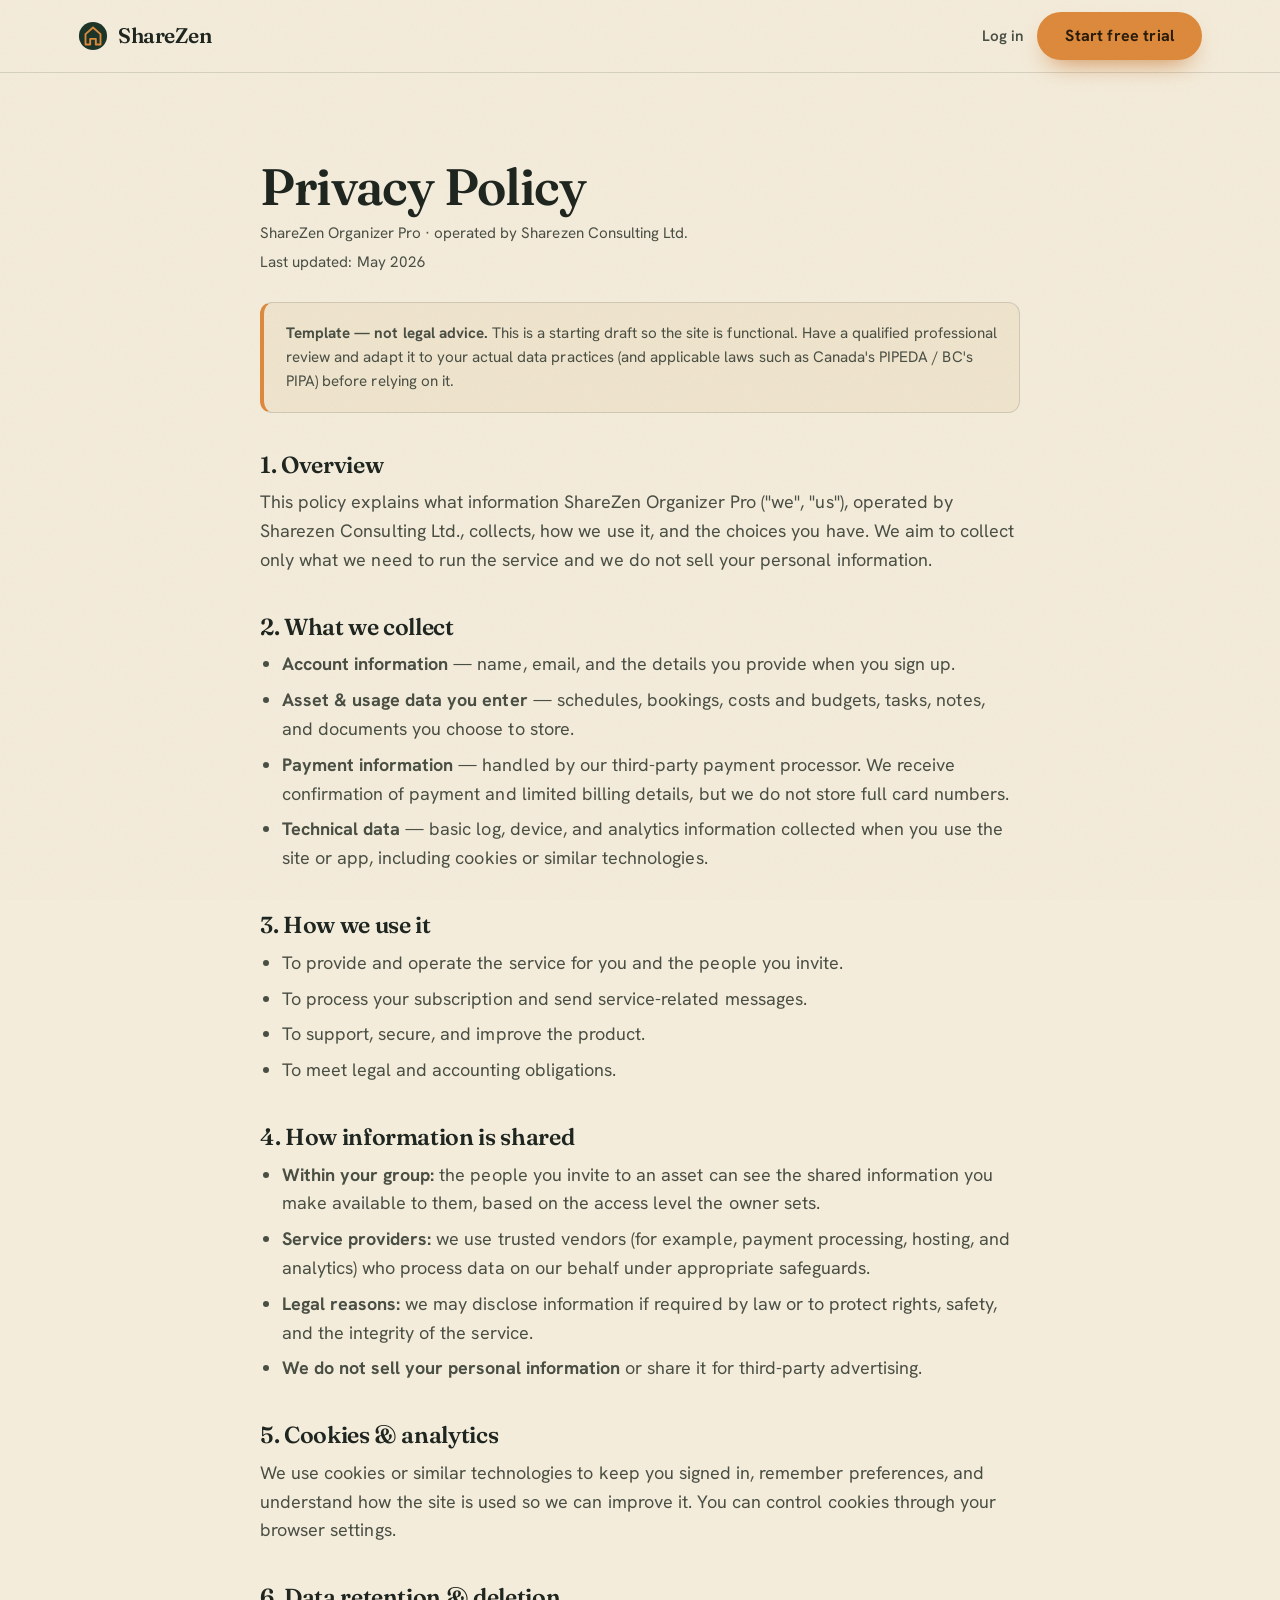
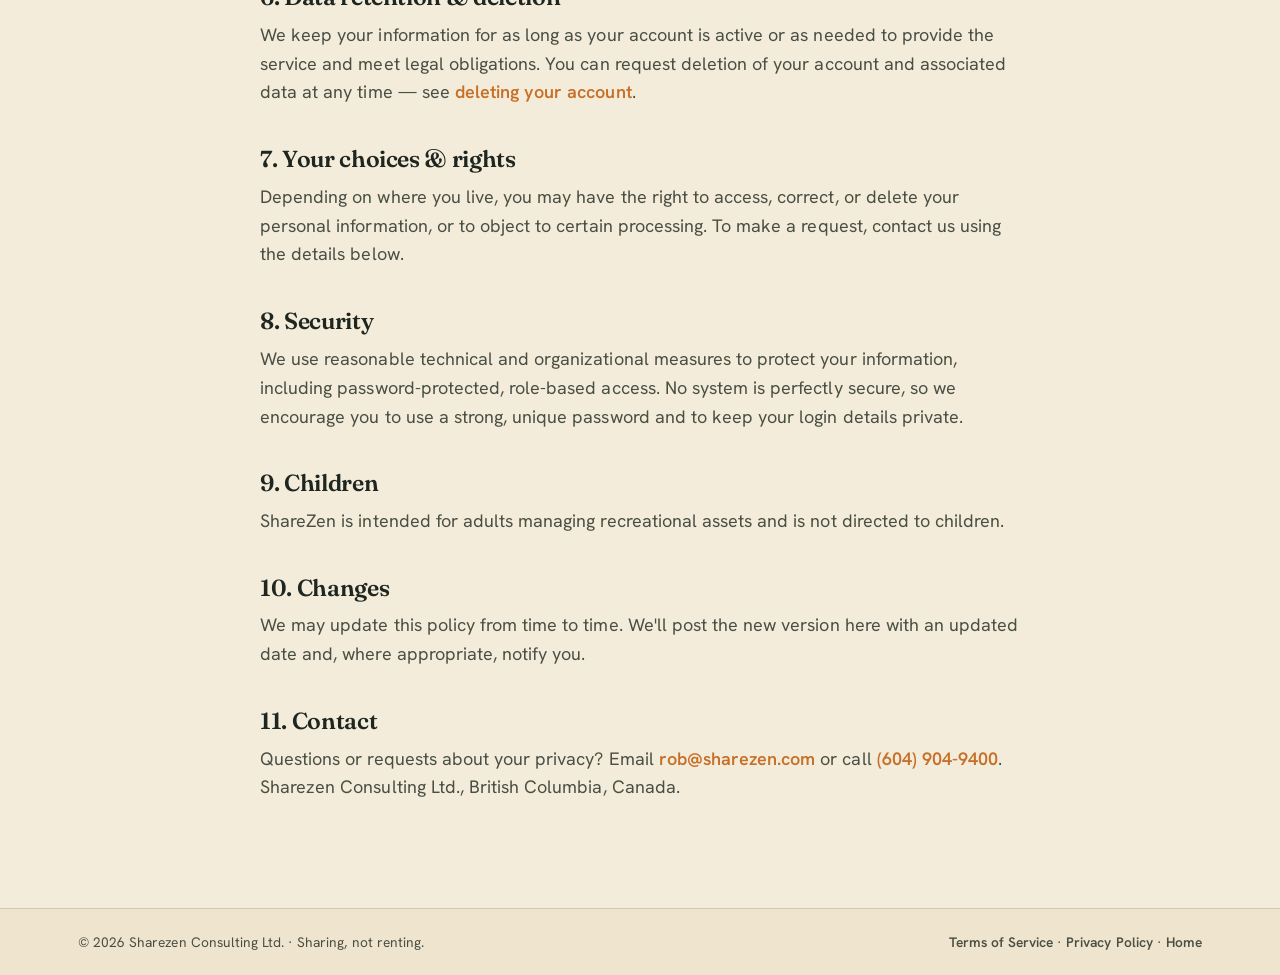
==== privacy.html @ 5aaa3e26 "Add files via upload" ====
<!DOCTYPE html>
<html lang="en">
<head>
<meta charset="UTF-8">
<meta name="viewport" content="width=device-width, initial-scale=1">
<title>Privacy Policy — ShareZen</title>
<meta name="description" content="ShareZen Organizer Pro Privacy Policy.">
<meta name="robots" content="noindex">
<link rel="preconnect" href="https://fonts.googleapis.com">
<link rel="preconnect" href="https://fonts.gstatic.com" crossorigin>
<link href="https://fonts.googleapis.com/css2?family=Fraunces:ital,opsz,wght@0,9..144,400;0,9..144,500;0,9..144,600;1,9..144,500&family=Hanken+Grotesk:wght@400;500;600;700;800&display=swap" rel="stylesheet">
<link rel="stylesheet" href="styles.css">
<link rel="icon" href="data:image/svg+xml,%3Csvg xmlns='http://www.w3.org/2000/svg' viewBox='0 0 32 32'%3E%3Ccircle cx='16' cy='16' r='15' fill='%231C3528'/%3E%3Cpath d='M16 7l8 7v11h-5v-6h-6v6H8V14z' fill='none' stroke='%23DD8A3C' stroke-width='2' stroke-linejoin='round'/%3E%3C/svg%3E">
</head>
<body>

<header class="site-header">
  <div class="container nav">
    <a href="index.html" class="brand" aria-label="ShareZen home">
      <svg class="mark" viewBox="0 0 32 32" aria-hidden="true"><circle cx="16" cy="16" r="15" fill="#1C3528"/><path d="M16 7l8 7v11h-5v-6h-6v6H8V14z" fill="none" stroke="#DD8A3C" stroke-width="2" stroke-linejoin="round"/></svg>
      ShareZen
    </a>
    <div class="nav-cta">
      <a class="nav-login" href="https://app.sharezen.com/user_session/new">Log in</a>
      <a class="btn btn-primary" href="start.html">Start free trial</a>
    </div>
  </div>
</header>

<section class="legal">
  <div class="container">
    <div class="legal-wrap">
      <h1>Privacy Policy</h1>
      <p class="legal-meta">ShareZen Organizer Pro · operated by Sharezen Consulting Ltd.</p>
      <p class="legal-meta">Last updated: <span id="updated">May 2026</span></p>

      <div class="legal-note"><strong>Template — not legal advice.</strong> This is a starting draft so the site is functional. Have a qualified professional review and adapt it to your actual data practices (and applicable laws such as Canada's PIPEDA / BC's PIPA) before relying on it.</div>

      <h2>1. Overview</h2>
      <p>This policy explains what information ShareZen Organizer Pro ("we", "us"), operated by Sharezen Consulting Ltd., collects, how we use it, and the choices you have. We aim to collect only what we need to run the service and we do not sell your personal information.</p>

      <h2>2. What we collect</h2>
      <ul>
        <li><strong>Account information</strong> — name, email, and the details you provide when you sign up.</li>
        <li><strong>Asset &amp; usage data you enter</strong> — schedules, bookings, costs and budgets, tasks, notes, and documents you choose to store.</li>
        <li><strong>Payment information</strong> — handled by our third-party payment processor. We receive confirmation of payment and limited billing details, but we do not store full card numbers.</li>
        <li><strong>Technical data</strong> — basic log, device, and analytics information collected when you use the site or app, including cookies or similar technologies.</li>
      </ul>

      <h2>3. How we use it</h2>
      <ul>
        <li>To provide and operate the service for you and the people you invite.</li>
        <li>To process your subscription and send service-related messages.</li>
        <li>To support, secure, and improve the product.</li>
        <li>To meet legal and accounting obligations.</li>
      </ul>

      <h2>4. How information is shared</h2>
      <ul>
        <li><strong>Within your group:</strong> the people you invite to an asset can see the shared information you make available to them, based on the access level the owner sets.</li>
        <li><strong>Service providers:</strong> we use trusted vendors (for example, payment processing, hosting, and analytics) who process data on our behalf under appropriate safeguards.</li>
        <li><strong>Legal reasons:</strong> we may disclose information if required by law or to protect rights, safety, and the integrity of the service.</li>
        <li><strong>We do not sell your personal information</strong> or share it for third-party advertising.</li>
      </ul>

      <h2>5. Cookies &amp; analytics</h2>
      <p>We use cookies or similar technologies to keep you signed in, remember preferences, and understand how the site is used so we can improve it. You can control cookies through your browser settings.</p>

      <h2>6. Data retention &amp; deletion</h2>
      <p>We keep your information for as long as your account is active or as needed to provide the service and meet legal obligations. You can request deletion of your account and associated data at any time — see <a href="https://www.sharezen.com/deleting-your-account.html">deleting your account</a>.</p>

      <h2>7. Your choices &amp; rights</h2>
      <p>Depending on where you live, you may have the right to access, correct, or delete your personal information, or to object to certain processing. To make a request, contact us using the details below.</p>

      <h2>8. Security</h2>
      <p>We use reasonable technical and organizational measures to protect your information, including password-protected, role-based access. No system is perfectly secure, so we encourage you to use a strong, unique password and to keep your login details private.</p>

      <h2>9. Children</h2>
      <p>ShareZen is intended for adults managing recreational assets and is not directed to children.</p>

      <h2>10. Changes</h2>
      <p>We may update this policy from time to time. We'll post the new version here with an updated date and, where appropriate, notify you.</p>

      <h2>11. Contact</h2>
      <p>Questions or requests about your privacy? Email <a href="mailto:rob@sharezen.com">rob@sharezen.com</a> or call <a href="tel:+16049049400">(604) 904-9400</a>. Sharezen Consulting Ltd., British Columbia, Canada.</p>
    </div>
  </div>
</section>

<footer class="site-footer">
  <div class="container">
    <div class="foot-bottom" style="border-top:0">
      <span>© <span id="year">2026</span> Sharezen Consulting Ltd. · Sharing, not renting.</span>
      <span><a href="terms.html">Terms of Service</a> · <a href="privacy.html">Privacy Policy</a> · <a href="index.html">Home</a></span>
    </div>
  </div>
</footer>

<script>document.querySelectorAll('#year').forEach(function(e){e.textContent=new Date().getFullYear();});</script>
</body>
</html>
---- styles.css ----
/* =========================================================
   ShareZen Sharing — design system
   Aesthetic: warm editorial "cabin / golden hour"
   ========================================================= */

:root{
  /* palette */
  --paper:      #F4ECDB;
  --paper-2:    #EFE4CD;
  --paper-3:    #E9DCC0;
  --ink:        #1F2620;
  --ink-soft:   #4A4F44;
  --pine:       #1C3528;
  --pine-2:     #274A38;
  --ember:      #DD8A3C;
  --ember-deep: #C5712A;
  --clay:       #B65A3C;
  --lake:       #2F5E59;
  --cream:      #FBF6EA;
  --line:       rgba(31,38,32,.14);
  --line-light: rgba(251,246,234,.18);

  /* type */
  --display: "Fraunces", Georgia, serif;
  --sans: "Hanken Grotesk", -apple-system, BlinkMacSystemFont, sans-serif;

  /* layout */
  --container: 1180px;
  --radius: 18px;
  --radius-sm: 12px;
  --shadow: 0 18px 40px -22px rgba(28,53,40,.55);
  --shadow-lg: 0 40px 80px -40px rgba(28,53,40,.7);
  --ease: cubic-bezier(.2,.7,.2,1);
}

*{ box-sizing:border-box; }
html{ scroll-behavior:smooth; -webkit-text-size-adjust:100%; }
body{
  margin:0;
  font-family:var(--sans);
  color:var(--ink);
  background:var(--paper);
  font-size:18px;
  line-height:1.6;
  font-weight:400;
  letter-spacing:.002em;
  overflow-x:hidden;
}

/* grain / paper texture overlay */
body::before{
  content:"";
  position:fixed; inset:0;
  z-index:9999; pointer-events:none;
  opacity:.05; mix-blend-mode:multiply;
  background-image:url("data:image/svg+xml,%3Csvg xmlns='http://www.w3.org/2000/svg' width='160' height='160'%3E%3Cfilter id='n'%3E%3CfeTurbulence type='fractalNoise' baseFrequency='.85' numOctaves='2' stitchTiles='stitch'/%3E%3C/filter%3E%3Crect width='100%25' height='100%25' filter='url(%23n)'/%3E%3C/svg%3E");
}

img{ max-width:100%; display:block; }
a{ color:inherit; text-decoration:none; }

/* ---------- typography ---------- */
h1,h2,h3,h4{ font-family:var(--display); font-weight:600; line-height:1.02; margin:0;
  font-optical-sizing:auto; letter-spacing:-.015em; }
h1{ font-size:clamp(2.9rem, 7vw, 5.6rem); }
h2{ font-size:clamp(2.1rem, 4.6vw, 3.5rem); }
h3{ font-size:clamp(1.3rem, 2vw, 1.7rem); letter-spacing:-.01em; }
p{ margin:0 0 1em; }
.lead{ font-size:clamp(1.12rem,1.7vw,1.4rem); color:var(--ink-soft); line-height:1.55; }

.label{
  font-family:var(--sans);
  font-weight:700;
  font-size:.72rem;
  letter-spacing:.22em;
  text-transform:uppercase;
  color:var(--ember-deep);
  display:inline-flex; align-items:center; gap:.6em;
}
.label::before{ content:""; width:26px; height:2px; background:var(--ember); display:inline-block; }
.serif-em{ font-family:var(--display); font-style:italic; font-weight:500; }

/* ---------- layout ---------- */
.container{ width:100%; max-width:var(--container); margin:0 auto; padding:0 28px; }
section{ position:relative; }
.sec-pad{ padding:clamp(72px,11vw,140px) 0; }
.center{ text-align:center; }
.muted{ color:var(--ink-soft); }

/* ---------- buttons ---------- */
.btn{
  display:inline-flex; align-items:center; gap:.6em;
  font-family:var(--sans); font-weight:700; font-size:1rem;
  padding:16px 28px; border-radius:999px; border:0; cursor:pointer;
  transition:transform .25s var(--ease), box-shadow .25s var(--ease), background .25s;
  line-height:1; letter-spacing:.01em;
}
.btn-primary{ background:var(--ember); color:#2a1c0a; box-shadow:0 12px 26px -12px rgba(197,113,42,.9); }
.btn-primary:hover{ transform:translateY(-3px); box-shadow:0 20px 38px -14px rgba(197,113,42,.95); background:#E89846; }
.btn-ghost{ background:transparent; color:var(--ink); border:1.5px solid var(--line); }
.btn-ghost:hover{ border-color:var(--ink); transform:translateY(-2px); }
.btn-lg{ padding:20px 38px; font-size:1.08rem; }
.btn .arrow{ transition:transform .25s var(--ease); }
.btn:hover .arrow{ transform:translateX(4px); }
.btn-on-dark.btn-ghost{ color:var(--cream); border-color:var(--line-light); }
.btn-on-dark.btn-ghost:hover{ border-color:var(--cream); }

.cta-note{ font-size:.92rem; color:var(--ink-soft); margin:14px 0 0; }
.cta-note b{ color:var(--ink); font-weight:700; }

/* ---------- header ---------- */
.site-header{
  position:sticky; top:0; z-index:100;
  backdrop-filter:saturate(1.2) blur(8px);
  background:rgba(244,236,219,.78);
  border-bottom:1px solid var(--line);
}
.nav{ display:flex; align-items:center; justify-content:space-between; height:72px; gap:24px; }
.brand{ display:flex; align-items:center; gap:10px; font-family:var(--display); font-weight:600; font-size:1.32rem; letter-spacing:-.02em; }
.brand .mark{ width:30px; height:30px; }
.nav-links{ display:flex; gap:30px; align-items:center; }
.nav-links a{ font-weight:600; font-size:.96rem; color:var(--ink-soft); transition:color .2s; }
.nav-links a:hover{ color:var(--ink); }
.nav-cta{ display:flex; align-items:center; gap:14px; }
.nav-login{ font-weight:600; font-size:.95rem; color:var(--ink-soft); }
.nav-login:hover{ color:var(--ink); }
.menu-toggle{ display:none; }

/* ---------- hero ---------- */
.hero{ position:relative; overflow:hidden;
  background:
    radial-gradient(120% 90% at 88% 8%, rgba(221,138,60,.20), transparent 55%),
    radial-gradient(90% 80% at 10% 100%, rgba(47,94,89,.16), transparent 60%),
    var(--paper);
}
.hero-grid{ display:grid; grid-template-columns:1.05fr .95fr; gap:50px; align-items:center;
  padding:clamp(48px,8vw,96px) 0 clamp(60px,9vw,110px); }
.hero h1{ margin:.18em 0 .35em; }
.hero h1 .accent{ color:var(--pine); position:relative; }
.hero h1 .accent::after{ content:""; position:absolute; left:0; right:0; bottom:.06em; height:.16em;
  background:var(--ember); opacity:.55; z-index:-1; transform:scaleX(0); transform-origin:left;
  animation:underline 1s var(--ease) .7s forwards; }
@keyframes underline{ to{ transform:scaleX(1); } }
.hero .lead{ max-width:30em; }
.hero-cta{ display:flex; flex-wrap:wrap; gap:16px; margin-top:34px; align-items:center; }
.hero-trust{ margin-top:30px; display:flex; align-items:center; gap:12px; font-size:.92rem; color:var(--ink-soft); }
.dots{ display:flex; }
.dots span{ width:30px; height:30px; border-radius:50%; border:2px solid var(--paper);
  margin-left:-9px; display:grid; place-items:center; font-size:.7rem; font-weight:700; color:var(--cream); }

/* hero illustration */
.hero-art{ position:relative; }
.scene{ width:100%; height:auto; filter:drop-shadow(0 30px 50px rgba(28,53,40,.25)); }

/* staggered load reveal */
.reveal-load{ opacity:0; transform:translateY(18px); animation:rise .9s var(--ease) forwards; }
.reveal-load.d1{ animation-delay:.05s; }
.reveal-load.d2{ animation-delay:.18s; }
.reveal-load.d3{ animation-delay:.31s; }
.reveal-load.d4{ animation-delay:.44s; }
.reveal-load.d5{ animation-delay:.57s; }
@keyframes rise{ to{ opacity:1; transform:none; } }

/* scroll reveal */
.reveal{ opacity:0; transform:translateY(26px); transition:opacity .7s var(--ease), transform .7s var(--ease); }
.reveal.in{ opacity:1; transform:none; }
.reveal.s1{ transition-delay:.08s; } .reveal.s2{ transition-delay:.16s; }
.reveal.s3{ transition-delay:.24s; } .reveal.s4{ transition-delay:.32s; }

/* ---------- problem strip ---------- */
.strip{ background:var(--paper-2); border-top:1px solid var(--line); border-bottom:1px solid var(--line); }
.strip .container{ display:grid; grid-template-columns:.9fr 1.1fr; gap:48px; align-items:center; }

/* ---------- model cards ---------- */
.model-head{ max-width:40rem; margin-bottom:54px; }
.cards-3{ display:grid; grid-template-columns:repeat(3,1fr); gap:24px; }
.card{ background:var(--cream); border:1px solid var(--line); border-radius:var(--radius);
  padding:34px 30px; transition:transform .3s var(--ease), box-shadow .3s var(--ease); }
.card:hover{ transform:translateY(-6px); box-shadow:var(--shadow); }
.card .ico{ width:46px; height:46px; color:var(--pine); margin-bottom:18px; }
.card h3{ margin-bottom:10px; }
.card p{ color:var(--ink-soft); font-size:1rem; margin:0; }
.card .tag{ font-size:.78rem; font-weight:700; letter-spacing:.04em; color:var(--ember-deep); text-transform:uppercase; }

/* ---------- dark section (sharing vs renting) ---------- */
.dark{ background:
    radial-gradient(100% 90% at 85% 0%, rgba(221,138,60,.18), transparent 55%),
    var(--pine); color:var(--cream); }
.dark .label{ color:var(--ember); }
.dark .label::before{ background:var(--ember); }
.dark .lead{ color:rgba(251,246,234,.82); }
.split{ display:grid; grid-template-columns:1fr 1fr; gap:24px; margin-top:48px; }
.panel{ border-radius:var(--radius); padding:34px 32px; border:1px solid var(--line-light); }
.panel.good{ background:rgba(251,246,234,.07); }
.panel.bad{ background:rgba(0,0,0,.16); }
.panel h3{ display:flex; align-items:center; gap:12px; margin-bottom:18px; font-size:1.45rem; }
.panel ul{ list-style:none; margin:0; padding:0; }
.panel li{ display:flex; gap:12px; padding:10px 0; border-top:1px solid var(--line-light);
  font-size:1.02rem; color:rgba(251,246,234,.9); }
.panel li:first-of-type{ border-top:0; }
.panel .bullet{ flex:0 0 auto; margin-top:.35em; width:9px; height:9px; border-radius:50%; }
.good .bullet{ background:var(--ember); }
.bad .bullet{ background:rgba(251,246,234,.35); }
.pullquote{ font-family:var(--display); font-weight:500; font-style:italic;
  font-size:clamp(1.7rem,3.6vw,2.7rem); line-height:1.18; max-width:18em; margin:60px auto 0;
  text-align:center; color:var(--cream); }
.pullquote .by{ display:block; font-style:normal; font-family:var(--sans); font-weight:600;
  font-size:.95rem; letter-spacing:.04em; color:var(--ember); margin-top:18px; }
.foil-note{ max-width:42rem; margin:46px auto 0; text-align:center; color:rgba(251,246,234,.7);
  font-size:1.02rem; }

/* ---------- features ---------- */
.feature-grid{ display:grid; grid-template-columns:repeat(3,1fr); gap:1px;
  background:var(--line); border:1px solid var(--line); border-radius:var(--radius); overflow:hidden; margin-top:54px; }
.feature{ background:var(--paper); padding:34px 30px; transition:background .3s; }
.feature:hover{ background:var(--cream); }
.feature .ico{ width:34px; height:34px; color:var(--ember-deep); margin-bottom:16px; }
.feature h3{ font-size:1.22rem; margin-bottom:8px; }
.feature p{ margin:0; color:var(--ink-soft); font-size:.98rem; }

/* ---------- use cases ---------- */
.uses{ display:grid; grid-template-columns:repeat(4,1fr); gap:20px; margin-top:52px; }
.use{ position:relative; border-radius:var(--radius); overflow:hidden; border:1px solid var(--line);
  background:var(--cream); padding:0; transition:transform .3s var(--ease), box-shadow .3s var(--ease); }
.use:hover{ transform:translateY(-6px); box-shadow:var(--shadow); }
.use .art{ height:150px; display:grid; place-items:center;
  background:linear-gradient(160deg, var(--paper-3), var(--paper-2)); }
.use .art svg{ width:90px; height:90px; color:var(--pine); }
.use .body{ padding:24px 24px 28px; }
.use h3{ font-size:1.25rem; margin-bottom:6px; }
.use p{ margin:0; font-size:.95rem; color:var(--ink-soft); }

/* ---------- pricing ---------- */
.price-wrap{ display:grid; grid-template-columns:1fr; place-items:center; }
.price-card{ position:relative; width:100%; max-width:440px; background:var(--cream);
  border:1px solid var(--line); border-radius:26px; padding:44px 40px; box-shadow:var(--shadow-lg);
  text-align:center; }
.price-card .ribbon{ position:absolute; top:-14px; left:50%; transform:translateX(-50%);
  background:var(--pine); color:var(--cream); font-size:.74rem; font-weight:700; letter-spacing:.14em;
  text-transform:uppercase; padding:7px 16px; border-radius:999px; }
.price-amt{ font-family:var(--display); font-weight:600; font-size:4.6rem; line-height:1; color:var(--pine);
  display:flex; align-items:flex-start; justify-content:center; gap:4px; margin:8px 0 2px; }
.price-amt .cur{ font-size:1.8rem; margin-top:.5em; }
.price-amt .per{ font-family:var(--sans); font-size:1rem; font-weight:600; color:var(--ink-soft);
  align-self:flex-end; margin-bottom:1.1em; }
.price-sub{ color:var(--ink-soft); font-weight:600; margin-bottom:24px; }
.price-list{ list-style:none; margin:0 0 28px; padding:0; text-align:left; }
.price-list li{ display:flex; gap:12px; padding:9px 0; font-size:1rem; }
.price-list .ck{ flex:0 0 auto; color:var(--ember-deep); margin-top:.15em; }
.price-card .btn{ width:100%; justify-content:center; }
.price-fine{ font-size:.86rem; color:var(--ink-soft); margin-top:16px; }
.annual{ margin-top:22px; font-size:.95rem; color:var(--ink-soft); }
.annual b{ color:var(--ink); }

/* ---------- faq ---------- */
.faq{ max-width:780px; margin:48px auto 0; }
.qa{ border-bottom:1px solid var(--line); }
.qa summary{ list-style:none; cursor:pointer; padding:24px 4px; display:flex; justify-content:space-between;
  align-items:center; gap:20px; font-family:var(--display); font-weight:600; font-size:1.2rem; }
.qa summary::-webkit-details-marker{ display:none; }
.qa .plus{ flex:0 0 auto; width:26px; height:26px; position:relative; transition:transform .3s var(--ease); }
.qa .plus::before,.qa .plus::after{ content:""; position:absolute; inset:0; margin:auto; background:var(--ember-deep); }
.qa .plus::before{ width:16px; height:2px; }
.qa .plus::after{ width:2px; height:16px; transition:transform .3s var(--ease); }
.qa[open] .plus::after{ transform:rotate(90deg); opacity:0; }
.qa .ans{ padding:0 4px 26px; color:var(--ink-soft); max-width:62ch; }
.qa[open] summary{ color:var(--pine); }

/* ---------- final cta ---------- */
.final{ text-align:center; }
.final-card{ background:
    radial-gradient(90% 120% at 50% 0%, rgba(221,138,60,.2), transparent 60%), var(--pine);
  color:var(--cream); border-radius:30px; padding:clamp(56px,8vw,96px) 32px; }
.final-card h2{ max-width:16em; margin:0 auto .4em; }
.final-card .lead{ color:rgba(251,246,234,.82); max-width:34em; margin:0 auto 34px; }

/* ---------- footer ---------- */
.site-footer{ background:var(--paper-2); border-top:1px solid var(--line); }
.foot-grid{ display:grid; grid-template-columns:1.4fr 1fr 1fr; gap:40px; padding:64px 0 40px; }
.foot-brand .brand{ margin-bottom:14px; }
.foot-brand p{ color:var(--ink-soft); max-width:26em; font-size:.98rem; }
.foot-col h4{ font-family:var(--sans); font-size:.78rem; letter-spacing:.16em; text-transform:uppercase;
  color:var(--ink-soft); margin-bottom:16px; font-weight:700; }
.foot-col a{ display:block; padding:6px 0; color:var(--ink); font-weight:500; font-size:.98rem; transition:color .2s; }
.foot-col a:hover{ color:var(--ember-deep); }
.foot-bottom{ border-top:1px solid var(--line); padding:22px 0; display:flex; justify-content:space-between;
  gap:16px; flex-wrap:wrap; font-size:.86rem; color:var(--ink-soft); }

/* ---------- start (conversion) page ---------- */
.convert{ min-height:calc(100vh - 72px); display:grid; place-items:center;
  background:
    radial-gradient(110% 80% at 80% 0%, rgba(221,138,60,.20), transparent 55%),
    radial-gradient(90% 80% at 5% 100%, rgba(47,94,89,.15), transparent 60%),
    var(--paper); padding:64px 0; }
.convert-grid{ display:grid; grid-template-columns:1.05fr .95fr; gap:56px; align-items:center; }
.convert h1{ font-size:clamp(2.6rem,5.5vw,4.2rem); margin:.2em 0 .3em; }
.convert .price-card{ margin:0; }
.trust-row{ display:flex; gap:26px; flex-wrap:wrap; margin-top:30px; }
.trust-item{ display:flex; align-items:center; gap:10px; font-weight:600; font-size:.95rem; color:var(--ink-soft); }
.trust-item svg{ width:22px; height:22px; color:var(--ember-deep); flex:0 0 auto; }
.back-link{ display:inline-flex; align-items:center; gap:8px; margin-top:36px; font-weight:600;
  color:var(--ink-soft); font-size:.95rem; }
.back-link:hover{ color:var(--ink); }

/* ---------- product showcase / mockups ---------- */
.showcase-grid{ display:grid; grid-template-columns:1fr 1fr; gap:28px; margin-top:54px; align-items:start; }
.mock{ background:var(--cream); border:1px solid var(--line); border-radius:var(--radius); overflow:hidden; box-shadow:var(--shadow); }
.mock-bar{ display:flex; align-items:center; gap:7px; padding:13px 16px; background:var(--paper-2); border-bottom:1px solid var(--line); }
.mock-bar i{ width:11px; height:11px; border-radius:50%; display:block; background:var(--line); }
.mock-bar i:nth-child(1){ background:#d98a3d; } .mock-bar i:nth-child(2){ background:#cdb079; } .mock-bar i:nth-child(3){ background:#7aa39a; }
.mock-title{ margin-left:8px; font-size:.74rem; font-weight:700; letter-spacing:.08em; color:var(--ink-soft); text-transform:uppercase; }
.mock-body{ padding:24px; }
.cal-head{ display:flex; justify-content:space-between; align-items:baseline; margin-bottom:16px; }
.cal-head b{ font-family:var(--display); font-size:1.25rem; }
.cal-grid{ display:grid; grid-template-columns:repeat(7,1fr); gap:6px; }
.cal-grid .dow{ font-size:.62rem; font-weight:700; color:var(--ink-soft); text-align:center; text-transform:uppercase; letter-spacing:.05em; padding-bottom:4px; }
.cal-grid .day{ aspect-ratio:1; border-radius:8px; background:var(--paper); display:grid; place-items:center; font-size:.76rem; color:var(--ink-soft); }
.cal-grid .day.b1{ background:rgba(39,74,56,.16); color:var(--pine); font-weight:700; }
.cal-grid .day.b2{ background:rgba(221,138,60,.24); color:var(--ember-deep); font-weight:700; }
.cal-grid .day.b3{ background:rgba(47,94,89,.20); color:var(--lake); font-weight:700; }
.cal-grid .day.blank{ background:transparent; }
.cal-legend{ display:flex; gap:18px; margin-top:18px; flex-wrap:wrap; font-size:.78rem; color:var(--ink-soft); }
.cal-legend span{ display:flex; align-items:center; gap:7px; }
.cal-legend i{ width:11px; height:11px; border-radius:3px; display:block; }
.ledger-cap{ font-size:.82rem; color:var(--ink-soft); }
.split-bar{ height:11px; border-radius:999px; overflow:hidden; display:flex; margin:12px 0 20px; }
.split-bar i{ display:block; height:100%; }
.ledger-row{ display:flex; align-items:center; justify-content:space-between; padding:11px 0; border-top:1px solid var(--line); }
.ledger-name{ display:flex; align-items:center; gap:11px; font-weight:600; font-size:.95rem; }
.ledger-name .av{ width:30px; height:30px; border-radius:50%; display:grid; place-items:center; color:var(--cream); font-size:.72rem; font-weight:700; }
.ledger-amt{ font-weight:700; font-variant-numeric:tabular-nums; font-size:.92rem; }
.ledger-amt.paid{ color:var(--lake); } .ledger-amt.owed{ color:var(--clay); }
.ledger-total{ display:flex; justify-content:space-between; align-items:baseline; font-family:var(--display); font-size:1.15rem; padding-top:14px; margin-top:4px; border-top:2px solid var(--line); }

/* ---------- testimonials ---------- */
.quotes{ display:grid; grid-template-columns:repeat(3,1fr); gap:24px; margin-top:52px; }
.quote{ background:var(--cream); border:1px solid var(--line); border-radius:var(--radius); padding:32px 30px; display:flex; flex-direction:column; gap:18px; }
.quote .stars{ color:var(--ember); letter-spacing:3px; font-size:.95rem; }
.quote p{ font-family:var(--display); font-weight:500; font-size:1.12rem; line-height:1.45; margin:0; color:var(--ink); }
.quote .who{ display:flex; align-items:center; gap:12px; margin-top:auto; }
.quote .who .av{ width:40px; height:40px; border-radius:50%; display:grid; place-items:center; color:var(--cream); flex:0 0 auto; }
.quote .who .av svg{ width:20px; height:20px; }
.quote .who b{ display:block; font-size:.95rem; font-family:var(--sans); }
.quote .who span{ font-size:.85rem; color:var(--ink-soft); }

/* ---------- legal pages ---------- */
.legal-wrap{ max-width:760px; margin:0 auto; padding:clamp(44px,8vw,88px) 0; }
.legal-wrap h1{ font-size:clamp(2.2rem,5vw,3.2rem); margin-bottom:8px; }
.legal-meta{ color:var(--ink-soft); font-size:.95rem; margin-bottom:4px; }
.legal-note{ background:var(--paper-2); border:1px solid var(--line); border-left:4px solid var(--ember);
  border-radius:12px; padding:18px 22px; margin:28px 0; font-size:.95rem; color:var(--ink-soft); }
.legal-wrap h2{ font-size:1.45rem; margin:40px 0 12px; }
.legal-wrap p,.legal-wrap li{ color:var(--ink-soft); }
.legal-wrap ul{ padding-left:1.2em; margin:0 0 1em; }
.legal-wrap li{ margin:7px 0; }
.legal-wrap a{ color:var(--ember-deep); font-weight:600; }

/* footer legal links */
.foot-bottom a{ color:var(--ink-soft); font-weight:600; }
.foot-bottom a:hover{ color:var(--ember-deep); }

@media (max-width:880px){
  .showcase-grid{ grid-template-columns:1fr; }
  .quotes{ grid-template-columns:1fr; max-width:520px; margin-left:auto; margin-right:auto; }
}

/* ---------- responsive ---------- */
@media (max-width:980px){
  .hero-grid,.strip .container,.convert-grid{ grid-template-columns:1fr; gap:40px; }
  .hero-art{ order:-1; max-width:460px; }
  .cards-3,.feature-grid{ grid-template-columns:1fr 1fr; }
  .uses{ grid-template-columns:1fr 1fr; }
  .split{ grid-template-columns:1fr; }
  .foot-grid{ grid-template-columns:1fr 1fr; }
}
@media (max-width:680px){
  body{ font-size:17px; }
  .nav-links{ display:none; }
  .cards-3,.feature-grid,.uses,.foot-grid{ grid-template-columns:1fr; }
  .feature-grid{ gap:1px; }
  .hero-cta{ flex-direction:column; align-items:stretch; }
  .hero-cta .btn{ justify-content:center; }
  .foot-bottom{ flex-direction:column; }
}

@media (prefers-reduced-motion:reduce){
  *{ animation:none!important; transition:none!important; }
  .reveal{ opacity:1; transform:none; }
  .reveal-load{ opacity:1; transform:none; }
  html{ scroll-behavior:auto; }
  .hero h1 .accent::after{ transform:scaleX(1); }
}
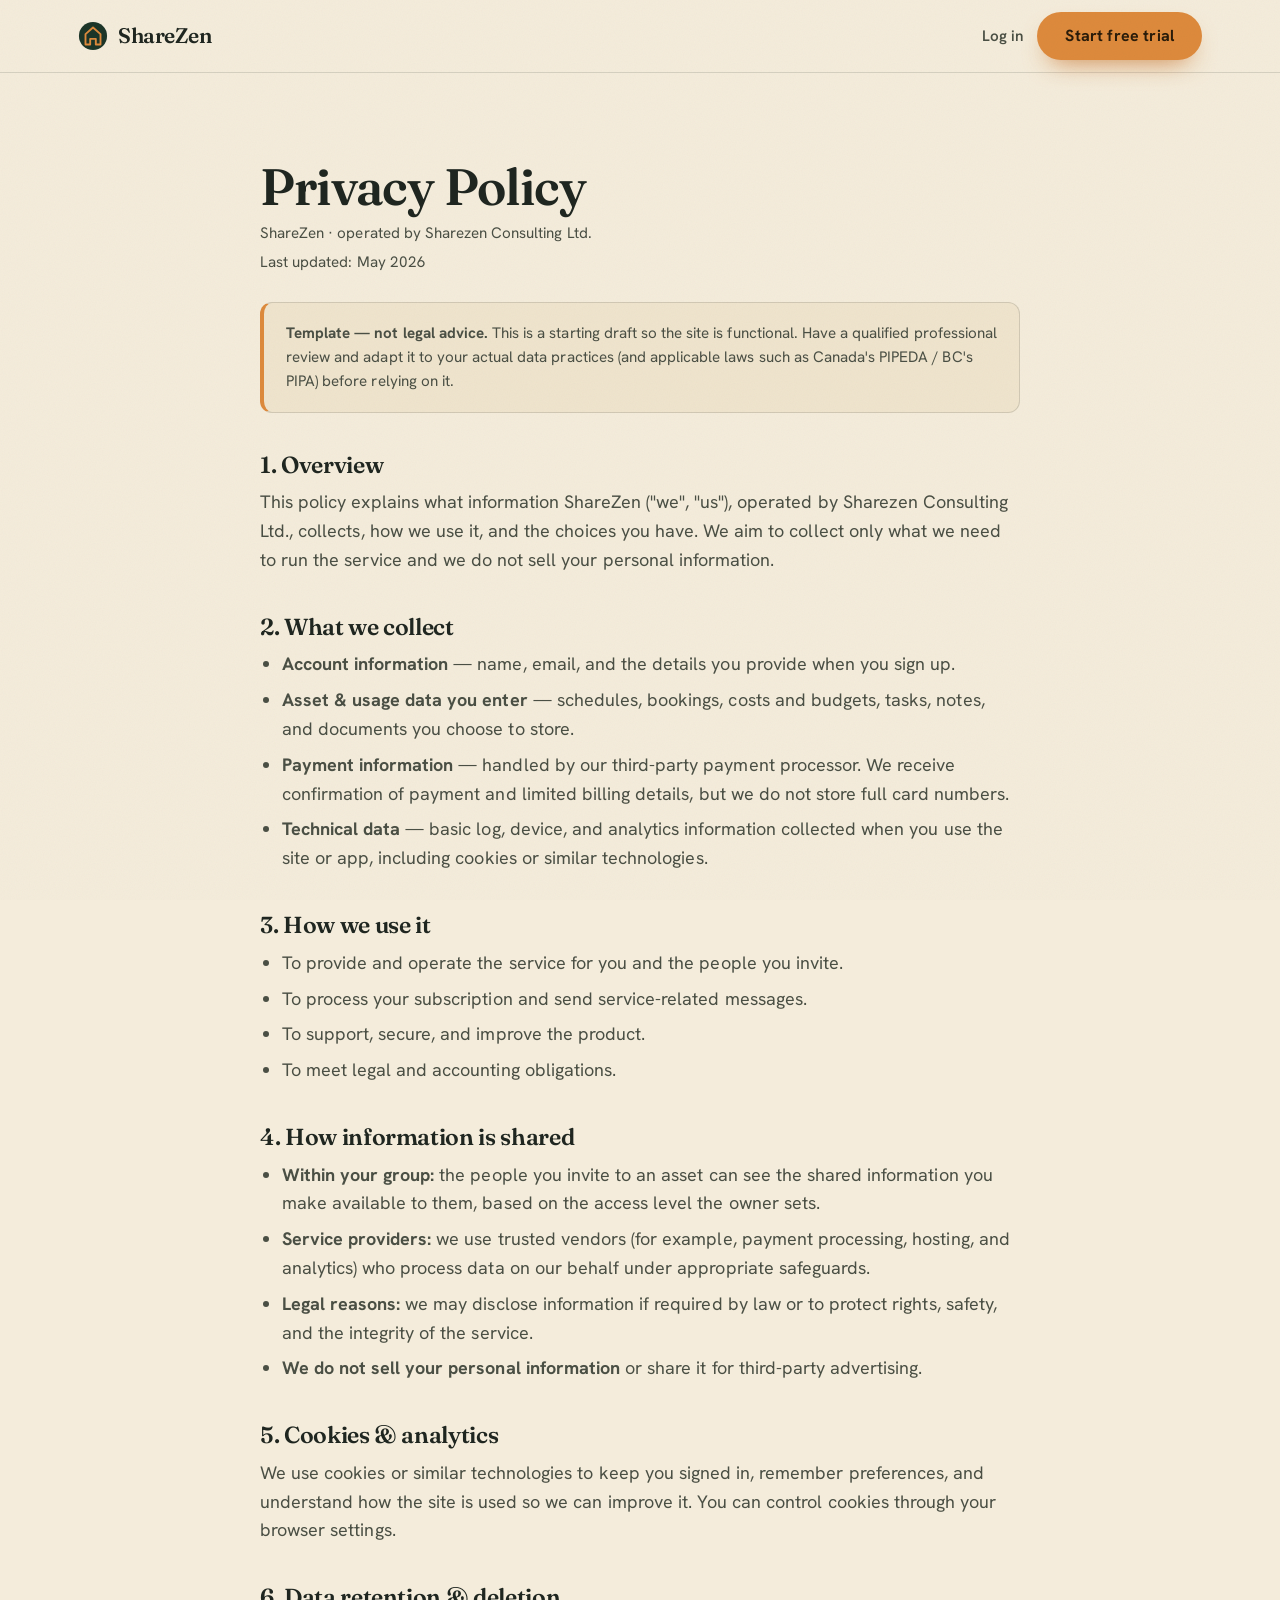
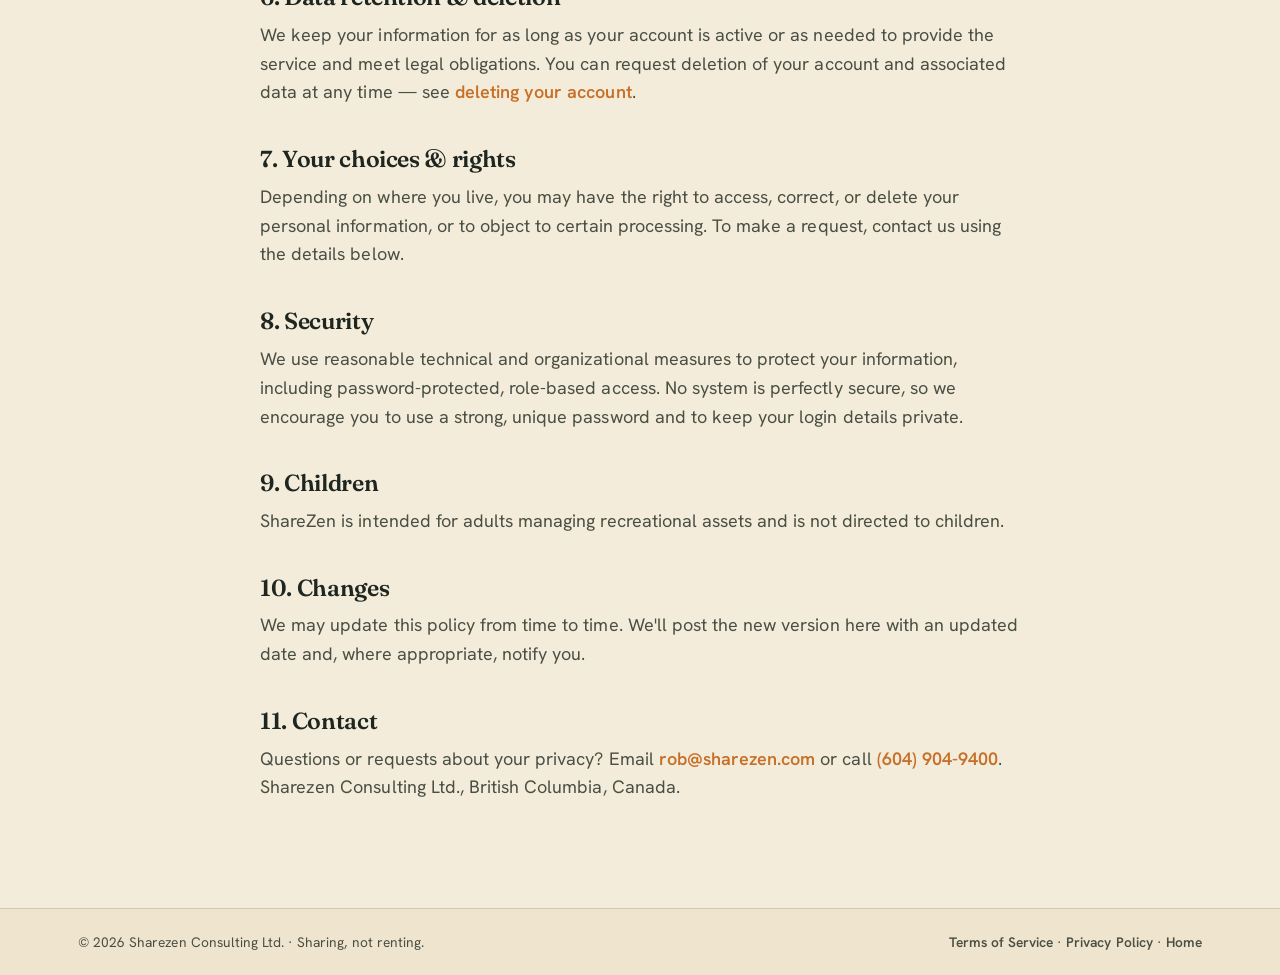
==== commit 45070853: "Fix footer link to canonical sharezen.com; standardise product name to ShareZen - index.html: footer" ====
--- a/privacy.html
+++ b/privacy.html
@@ -4,7 +4,7 @@
 <meta charset="UTF-8">
 <meta name="viewport" content="width=device-width, initial-scale=1">
 <title>Privacy Policy — ShareZen</title>
-<meta name="description" content="ShareZen Organizer Pro Privacy Policy.">
+<meta name="description" content="ShareZen Privacy Policy.">
 <meta name="robots" content="noindex">
 <link rel="preconnect" href="https://fonts.googleapis.com">
 <link rel="preconnect" href="https://fonts.gstatic.com" crossorigin>
@@ -31,13 +31,13 @@
   <div class="container">
     <div class="legal-wrap">
       <h1>Privacy Policy</h1>
-      <p class="legal-meta">ShareZen Organizer Pro · operated by Sharezen Consulting Ltd.</p>
+      <p class="legal-meta">ShareZen · operated by Sharezen Consulting Ltd.</p>
       <p class="legal-meta">Last updated: <span id="updated">May 2026</span></p>
 
       <div class="legal-note"><strong>Template — not legal advice.</strong> This is a starting draft so the site is functional. Have a qualified professional review and adapt it to your actual data practices (and applicable laws such as Canada's PIPEDA / BC's PIPA) before relying on it.</div>
 
       <h2>1. Overview</h2>
-      <p>This policy explains what information ShareZen Organizer Pro ("we", "us"), operated by Sharezen Consulting Ltd., collects, how we use it, and the choices you have. We aim to collect only what we need to run the service and we do not sell your personal information.</p>
+      <p>This policy explains what information ShareZen ("we", "us"), operated by Sharezen Consulting Ltd., collects, how we use it, and the choices you have. We aim to collect only what we need to run the service and we do not sell your personal information.</p>
 
       <h2>2. What we collect</h2>
       <ul>
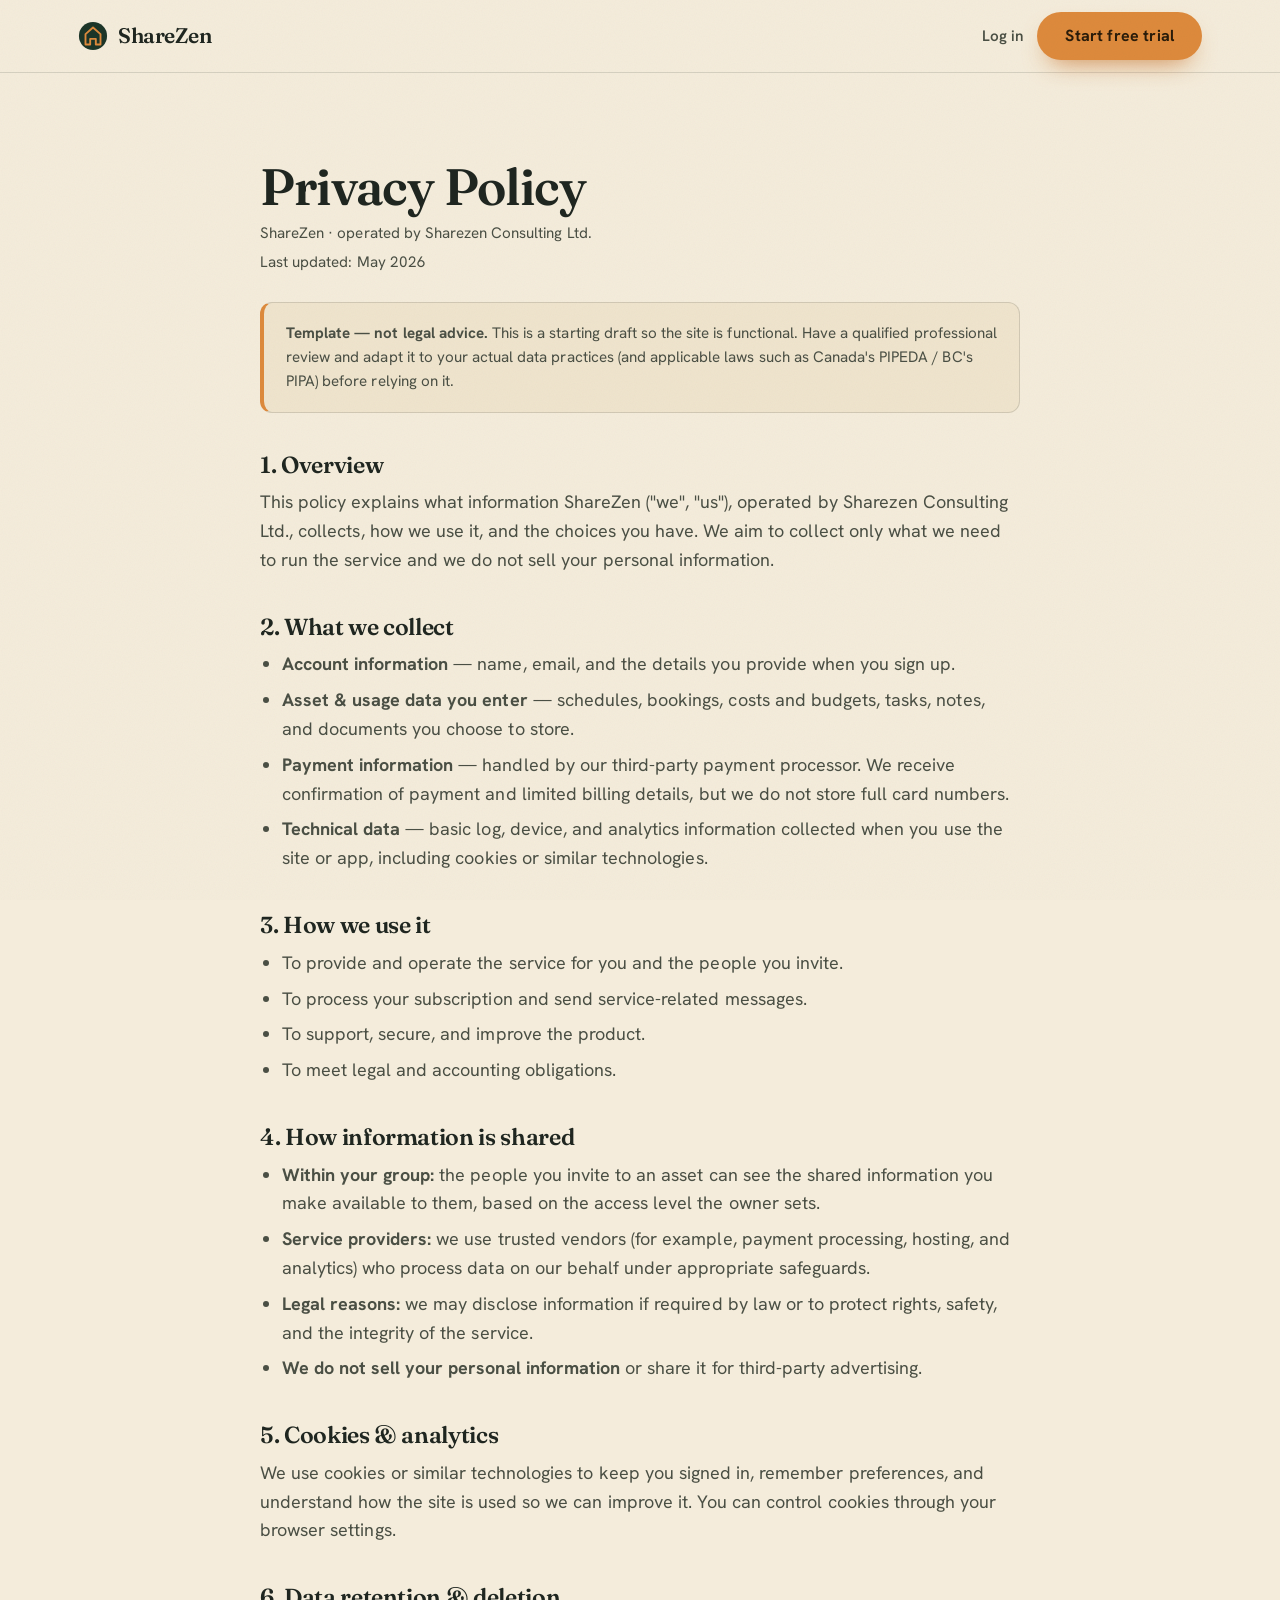
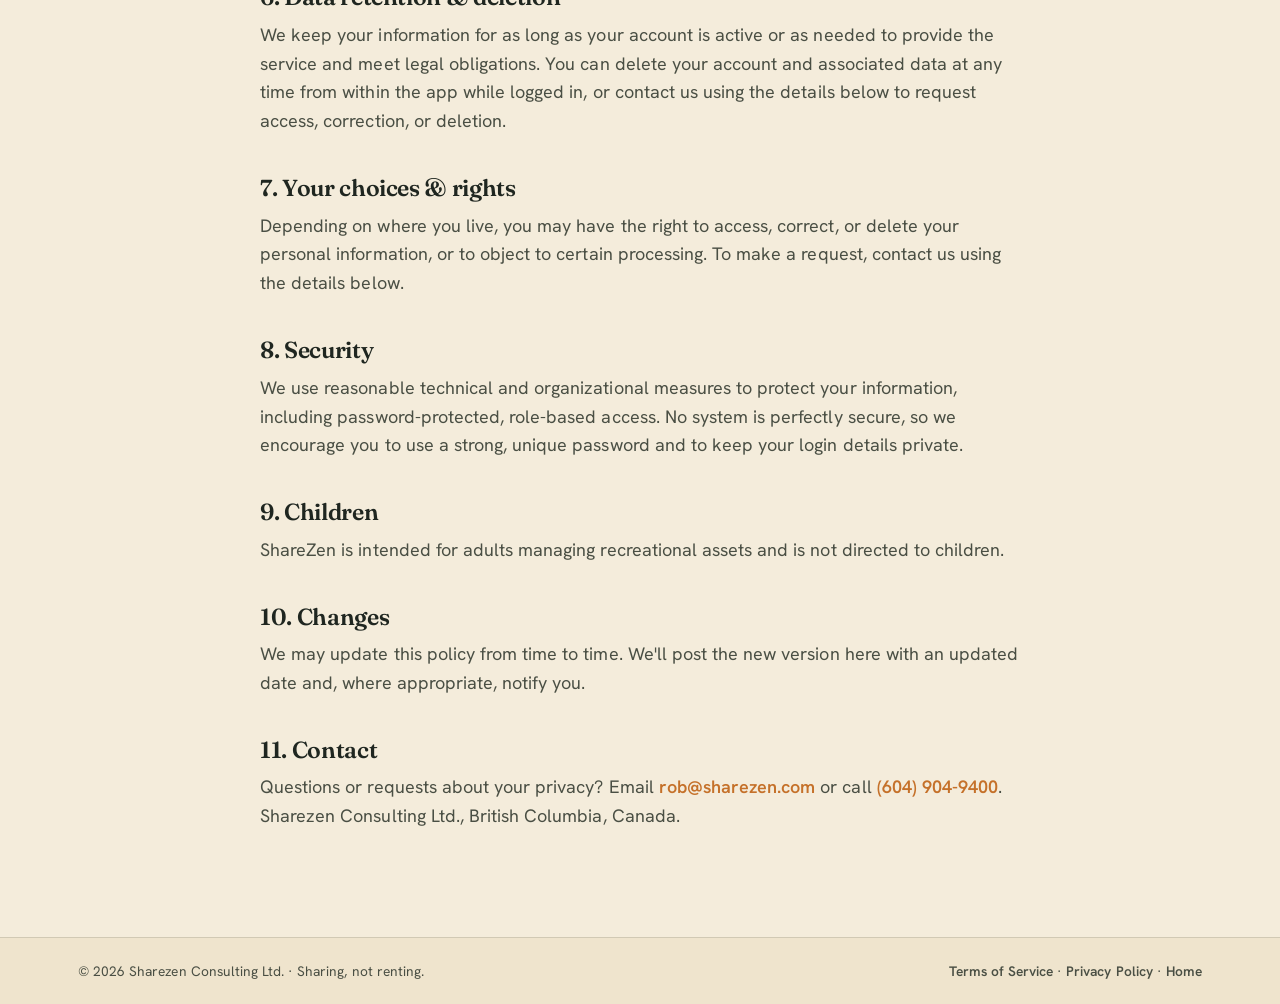
==== commit 5e0372af: "privacy.html: remove broken account-deletion link; point to in-app deletion §6 now directs users to " ====
--- a/privacy.html
+++ b/privacy.html
@@ -67,7 +67,7 @@
       <p>We use cookies or similar technologies to keep you signed in, remember preferences, and understand how the site is used so we can improve it. You can control cookies through your browser settings.</p>
 
       <h2>6. Data retention &amp; deletion</h2>
-      <p>We keep your information for as long as your account is active or as needed to provide the service and meet legal obligations. You can request deletion of your account and associated data at any time — see <a href="https://www.sharezen.com/deleting-your-account.html">deleting your account</a>.</p>
+      <p>We keep your information for as long as your account is active or as needed to provide the service and meet legal obligations. You can delete your account and associated data at any time from within the app while logged in, or contact us using the details below to request access, correction, or deletion.</p>
 
       <h2>7. Your choices &amp; rights</h2>
       <p>Depending on where you live, you may have the right to access, correct, or delete your personal information, or to object to certain processing. To make a request, contact us using the details below.</p>
